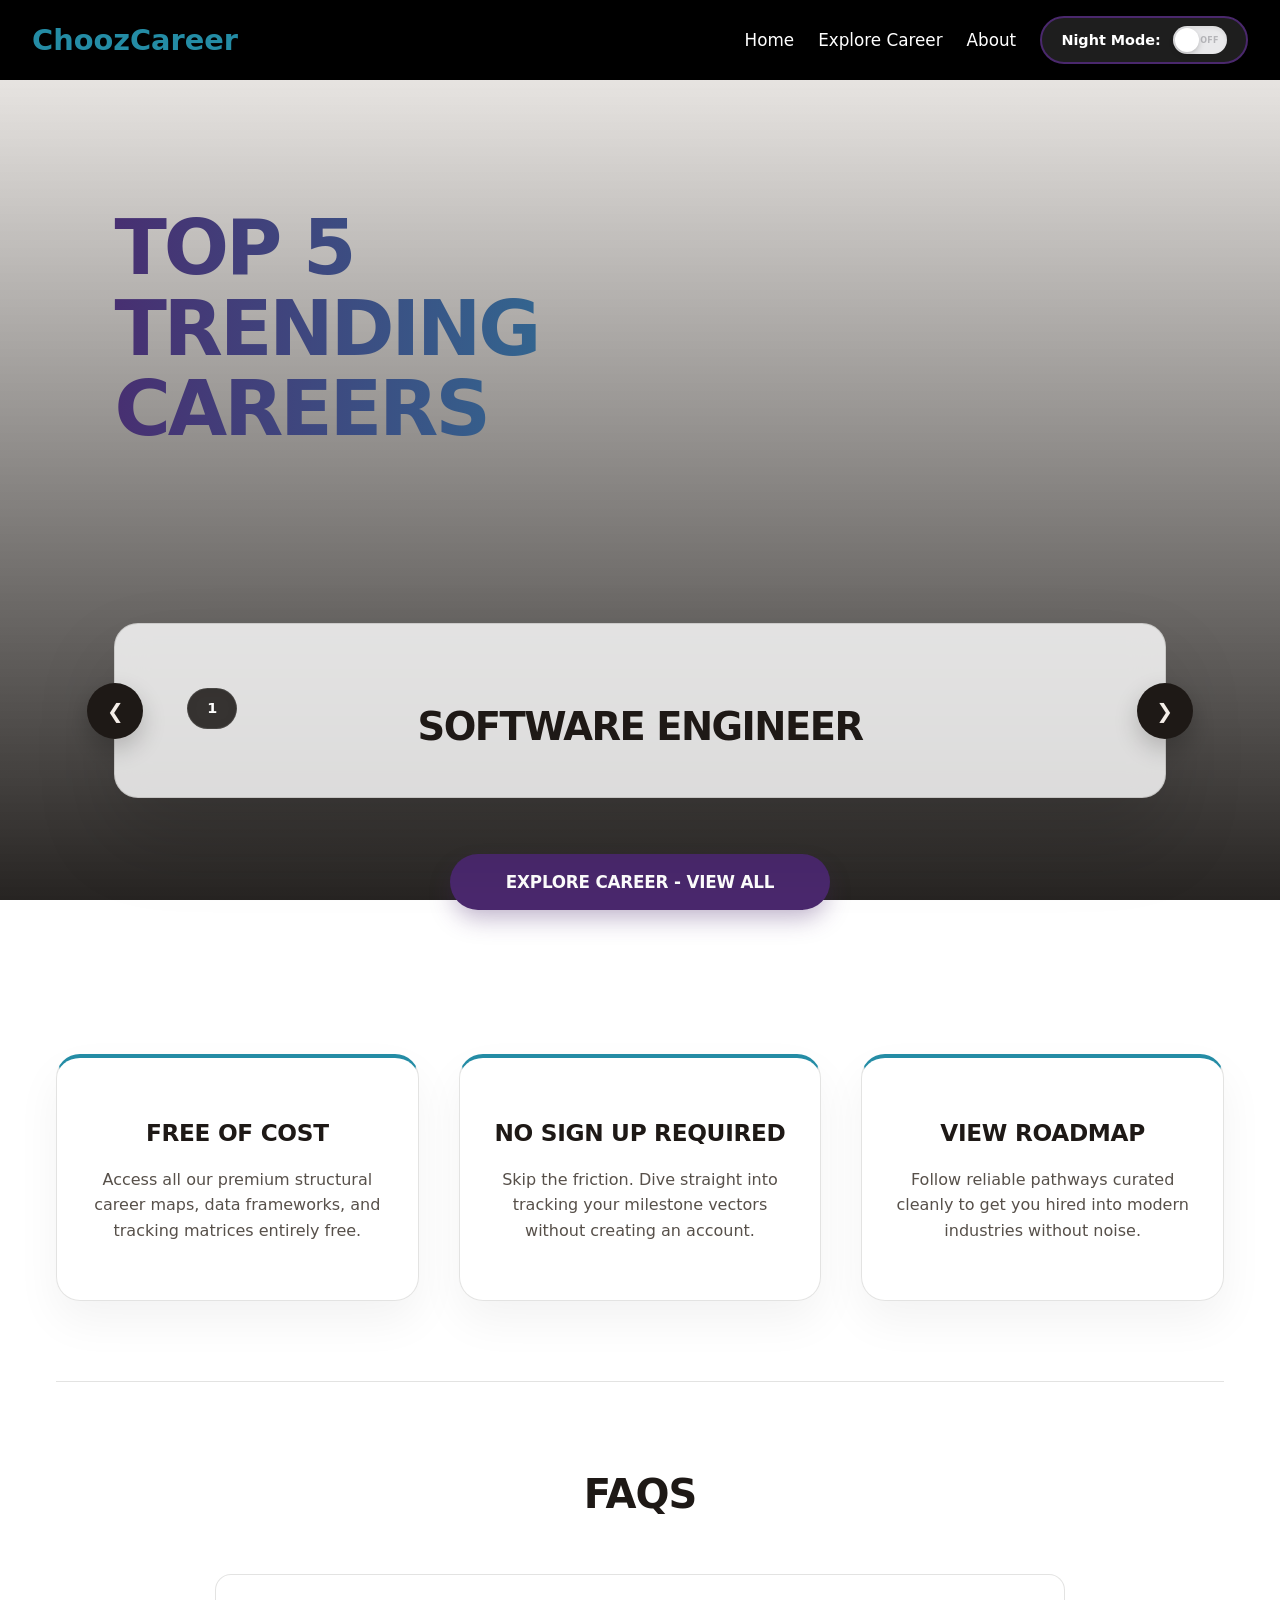
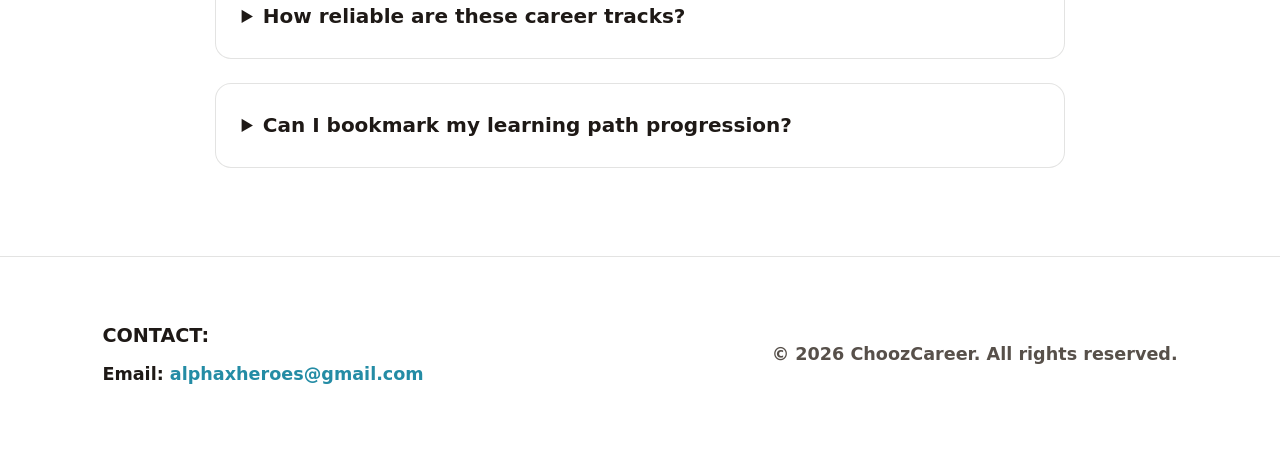
==== ChoozCareer/Pages/index.html @ e25ced29 "Add files via upload" ====
<!DOCTYPE html>
<html lang="en">

<head>
    <meta charset="UTF-8">
    <meta name="viewport" content="width=device-width, initial-scale=1.0">
    <title>ChoozCareer - Find Your Path</title>
    <link rel="stylesheet" href="/ChoozCareer/Css/index.css">
    <link rel="stylesheet" href="/ChoozCareer/Css/nav.css">
</head>
<header class="header">
    <div class="name">Chooz<span class="career">Career</span></div>
    <nav>
        <ul>
            <li><a href="index.html">Home</a></li>
            <li><a href="explore.html">Explore Career</a></li>
            <li><a href="about.html">About</a></li>
            <li class="theme-toggle-item">
                <button class="theme-switch" id="globalThemeBtn" onclick="toggleTheme()" aria-label="Toggle Night Mode">
                    <span class="switch-label">Night Mode:</span>
                    <div class="switch-track">
                        <div class="switch-knob"></div>
                    </div>
                </button>
            </li>
        </ul>
    </nav>
</header>

<main>
    <section class="hero">
        <h1>Top 5 Trending Careers</h1>
        <p>Discover real structural roadmaps and metric updates for modern industries.</p>
    </section>

    <section class="slider-section">
        <div class="slider-container">
            <button class="slider-btn prev-btn" onclick="changeSlide(-1)">&#10094;</button>

            <div class="slide active">
                <div class="slide-num">1</div>
                <img src="/images/software_engineer.jfif" alt="">
                <div class="slide-caption">Software Engineer</div>
            </div>
            <div class="slide">
                <div class="slide-num">2</div>
                <img src="/images/data_science.jfif" alt="">
                <div class="slide-caption">Data Scientist</div>
            </div>
            <div class="slide">
                <div class="slide-num">3</div>
                <img src="/images/digital_marketing.jfif" alt="">
                <div class="slide-caption">Digital Marketer</div>
            </div>
            <div class="slide">
                <div class="slide-num">4</div>
                <img src="/images/ui-ux.jfif" alt="">
                <div class="slide-caption">UI/UX Designer</div>
            </div>
            <div class="slide">
                <div class="slide-num">5</div>
                <img src="/images/product_manager.jfif" alt="">
                <div class="slide-caption">Product Manager</div>
            </div>

            <button class="slider-btn next-btn" onclick="changeSlide(1)">&#10095;</button>
        </div>

        <div class="explore-action">
            <button class="view-all-btn" onclick="window.location.href='explore.html'">Explore Career - View
                All</button>
        </div>
    </section>
    <section class="features-section">
        <div class="feature-box">
            <h3>Free of Cost</h3>
            <p>Access all our premium structural career maps, data frameworks, and tracking matrices entirely free.</p>
        </div>
        <div class="feature-box">
            <h3>No Sign Up Required</h3>
            <p>Skip the friction. Dive straight into tracking your milestone vectors without creating an account.</p>
        </div>
        <div class="feature-box">
            <h3>View Roadmap</h3>
            <p>Follow reliable pathways curated cleanly to get you hired into modern industries without noise.</p>
        </div>
    </section>

    <section class="faqs-section">
        <h2>FAQS</h2>
        <div class="faqs-container">

            <details class="faq-item">
                <summary>How reliable are these career tracks?</summary>
                <p>All milestones and metric indices match standard corporate hiring matrices dynamically verified for
                    2026 pipelines.</p>
            </details>

            <details class="faq-item">
                <summary>Can I bookmark my learning path progression?</summary>
                <p>Yes, tracks use automated browser local caches to lock your completed nodes automatically without
                    profile databases.</p>
            </details>

        </div>
    </section>
</main>

<footer class="main-footer">
    <div class="contact-info" id="contact-info">
        <h3>Contact:</h3>
        <p>Email: <a href="mailto:alphaxheroes@gmail.com">alphaxheroes@gmail.com</a></p>
    </div>
    <div class="footer-brand">
        © 2026 ChoozCareer. All rights reserved.
    </div>
</footer>

<script src="/ChoozCareer/Js/script.js">

</script>
</body>

</html>
---- ChoozCareer/Css/index.css ----
:root {
    --bg-color: #f4eee8; 
    --text-color: #1e1916; 
    --text-muted: #57504a; 
    --primary: #4a286d;
    --primary-hover: #6d3ba3;
    --accent: #248ca5;
    --card-bg: rgba(255, 255, 255, 0.82); 
    --border-color: rgba(30, 25, 22, 0.12);
    --footer-bg: #14110f;
    --footer-text: #a39e99;
    --glass-blur: blur(16px);
    --radius-premium: 24px;
}

[data-theme="dark"] {
    --bg-color: #0f0d0c;
    --text-color: #f4eee8;
    --text-muted: #bdafa4;
    --card-bg: rgba(26, 22, 20, 0.85);
    --border-color: rgba(244, 238, 232, 0.12);
}

* {
    margin: 0;
    padding: 0;
    box-sizing: border-box;
    font-family: 'Inter', 'Segoe UI', system-ui, sans-serif;
    transition: background-color 0.3s ease, color 0.3s ease;
}

body {
    background-image: url('/images/bg-image.jpg');
    background-attachment: fixed;
    background-position: center center;
    background-size: cover;
    background-repeat: no-repeat;
    color: var(--text-color);
    line-height: 1.6;
    min-height: 100vh;
    position: relative;
    z-index: 1;
}

body::before {
    content: '';
    position: fixed;
    top: 0; left: 0; right: 0; bottom: 0;
    background: linear-gradient(180deg, rgba(244, 238, 232, 0.5) 0%, rgba(20, 17, 15, 0.92) 100%);
    z-index: -1;
}

[data-theme="dark"] body::before {
    background: linear-gradient(180deg, rgba(15, 13, 12, 0.8) 0%, rgba(5, 4, 4, 0.98) 100%);
}

main {
    max-width: 1200px;
    margin: 0 auto;
    padding: 2rem 1rem;
}

.hero {
    text-align: left;
    padding: 6rem 5% 3rem;
    max-width: 800px;
    background: linear-gradient(to right, var(--primary), var(--accent));
    -webkit-background-clip: text;
    -webkit-text-fill-color: transparent;
}

.hero h1 {
    font-size: 4.8rem;
    font-weight: 800;
    letter-spacing: -3px;
    line-height: 1.05;
    text-transform: uppercase;
    margin-bottom: 1.5rem;
    color: var(--text-color);
}

.hero p {
    font-size: 1.35rem;
    opacity: 0.9;
    color: var(--text-muted);
}


.slider-section {
    padding: 2rem 5% 4rem;
    position: relative;
}

.slider-container {
    display: flex;
    align-items: center;
    justify-content: space-between;
    background: var(--card-bg);
    backdrop-filter: var(--glass-blur);
    -webkit-backdrop-filter: var(--glass-blur);
    border-radius: var(--radius-premium);
    padding: 2.5rem;
    border: 1px solid var(--border-color);
    position: relative;
    box-shadow: 0 40px 80px rgba(0, 0, 0, 0.15);
}

.slide {
    display: none;
    width: 100%;
    text-align: center;
    position: relative;
}

.slide.active {
    display: block;
    animation: luxuryFadeIn 0.5s cubic-bezier(0.16, 1, 0.3, 1);
}

.slide .image-wrapper {
    position: relative;
    border-radius: 16px;
    overflow: hidden;
    box-shadow: 0 25px 50px rgba(0, 0, 0, 0.15);
}

.slide .image-wrapper::after {
    content: '';
    position: absolute;
    top: 0; left: 0; right: 0; bottom: 0;
    background: linear-gradient(180deg, rgba(0, 0, 0, 0) 60%, rgba(0, 0, 0, 0.35) 100%);
}

.slide img {
    width: 100%;
    max-height: 520px;
    object-fit: cover;
    display: block;
    transition: transform 0.5s ease;
}

.slide:hover img {
    transform: scale(1.03); 
}

.slide-num {
    position: absolute;
    top: 1.5rem;
    left: 2rem;
    background: rgba(20, 17, 15, 0.85);
    backdrop-filter: blur(8px);
    color: #ffffff;
    padding: 0.5rem 1.2rem;
    border-radius: 30px;
    font-weight: 700;
    font-size: 0.9rem;
    border: 1px solid rgba(255, 255, 255, 0.1);
    z-index: 5;
}

.slide-caption {
    margin-top: 2rem;
    font-size: 2.4rem;
    font-weight: 800;
    letter-spacing: -1.5px;
    text-transform: uppercase;
    color: var(--text-color);
}

.slider-btn {
    background: var(--text-color);
    color: var(--bg-color);
    border: none;
    width: 56px;
    height: 56px;
    border-radius: 50%;
    font-size: 1.25rem;
    cursor: pointer;
    z-index: 10;
    display: flex;
    align-items: center;
    justify-content: center;
    box-shadow: 0 10px 25px rgba(0, 0, 0, 0.2);
    transition: transform 0.25s cubic-bezier(0.16, 1, 0.3, 1), background-color 0.2s;
    position: absolute;
}

.prev-btn { left: -28px; }
.next-btn { right: -28px; }

.slider-btn:hover {
    transform: scale(1.08);
    opacity: 0.95;
}

.explore-action {
    text-align: center;
    margin-top: 3.5rem;
}

.view-all-btn {
    background-color: var(--primary);
    color: #ffffff;
    border: none;
    padding: 1.1rem 3.5rem;
    font-size: 1.05rem;
    cursor: pointer;
    border-radius: 40px; 
    font-weight: 700;
    text-transform: uppercase;
    letter-spacing: -0.2px;
    box-shadow: 0 12px 24px -4px rgba(74, 40, 109, 0.35);
    transition: transform 0.25s variants, box-shadow 0.25s ease;
}

.view-all-btn:hover {
    background-color: var(--primary-hover);
    transform: translateY(-3px);
    box-shadow: 0 20px 35px -4px rgba(74, 40, 109, 0.45);
}

.features-section {
    display: grid;
    grid-template-columns: repeat(auto-fit, minmax(280px, 1fr));
    gap: 2.5rem;
    margin: 5rem 0;
}

.feature-box {
    background-color: var(--card-bg);
    backdrop-filter: var(--glass-blur);
    -webkit-backdrop-filter: var(--glass-blur);
    padding: 3.5rem 2rem;
    text-align: center;
    border-radius: var(--radius-premium);
    box-shadow: 0 20px 45px rgba(0, 0, 0, 0.05);
    border-top: 4px solid var(--accent);
    border-left: 1px solid var(--border-color);
    border-right: 1px solid var(--border-color);
    border-bottom: 1px solid var(--border-color);
}

.feature-box h3 {
    margin-bottom: 1rem;
    font-size: 1.45rem;
    font-weight: 800;
    text-transform: uppercase;
    letter-spacing: -0.3px;
}

.feature-box p {
    color: var(--text-muted);
}

.roadmap-wrapper {
    margin-top: 3.5rem;
    background: var(--card-bg);
    backdrop-filter: var(--glass-blur);
    -webkit-backdrop-filter: var(--glass-blur);
    border-radius: var(--radius-premium);
    padding: 3.5rem;
    border: 1px solid var(--border-color);
    box-shadow: 0 30px 70px rgba(0,0,0,0.08);
}

.faqs-section {
    text-align: center;
    padding: 5rem 5% 2rem;
    border-top: 1px solid var(--border-color);
}

.faqs-section h2 {
    font-size: 2.5rem;
    font-weight: 800;
    margin-bottom: 3rem;
    text-transform: uppercase;
    letter-spacing: -1px;
}

.faqs-container {
    max-width: 850px;
    margin: 0 auto;
    text-align: left;
}

.faq-item {
    background-color: var(--card-bg);
    backdrop-filter: var(--glass-blur);
    margin-bottom: 1.5rem;
    padding: 1.6rem;
    border-radius: 16px;
    border: 1px solid var(--border-color);
}

.faq-item summary {
    font-weight: 700;
    font-size: 1.25rem;
    cursor: pointer;
    outline: none;
    color: var(--text-color);
}

.faq-item p {
    padding-top: 1rem;
    line-height: 1.7;
    color: var(--text-muted);
}

.main-footer {
    border-top: 1px solid var(--border-color);
    padding: 4rem 8%;
    background-color: var(--card-bg);
    backdrop-filter: var(--glass-blur);
    display: flex;
    justify-content: space-between;
    align-items: center;
    flex-wrap: wrap;
    gap: 2rem;
}

.main-footer .contact-info {
    text-align: left;
    min-width: 250px;
}

.main-footer .contact-info h3 {
    font-size: 1.2rem;
    font-weight: 800;
    text-transform: uppercase;
    margin-bottom: 0.5rem;
}

.main-footer .contact-info p {
    font-size: 1.1rem;
    font-weight: 600;
}

.main-footer .contact-info a {
    color: var(--accent);
    text-decoration: none;
    font-weight: 700;
}

.main-footer .contact-info a:hover {
    text-decoration: underline;
}

.main-footer .footer-brand {
    font-size: 1.1rem;
    font-weight: 700;
    color: var(--text-muted);
}

@keyframes luxuryFadeIn {
    from { opacity: 0; transform: translateY(15px) scale(0.99); }
    to { opacity: 1; transform: translateY(0) scale(1); }
}
---- ChoozCareer/Css/nav.css ----
.header {
    background-color: #000000;
    color: var(--accent);
    padding: 0 2rem;
    height: 80px;
    display: flex;
    justify-content: space-between;
    align-items: center;
    position: sticky;
    top: 0;
    z-index: 1000;
}

.name {
    font-size: 1.8rem;
    font-weight: 700;
}

.career {
    color: var(--accent);
}

nav ul {
    display: flex;
    align-items: center;
    gap: 1.5rem;
    list-style: none;
}

header a {
    font-size: 1.05rem;
    text-decoration: none;
    color: #ffffff;
    font-weight: 500;
}

header a:hover {
    color: var(--primary-hover);
    text-decoration: underline;
}

.night-mode {
    background: transparent;
    border: 2px solid var(--accent);
    color: #ffffff;
    padding: 0.4rem 1rem;
    border-radius: 20px;
    cursor: pointer;
    font-weight: 600;
}

.night-mode:hover {
    background: var(--accent);
    color: #000;
}

.theme-toggle-item {
    list-style: none;
    display: inline-block;
    font-family: 'Segoe UI', Tahoma, Geneva, Verdana, sans-serif;
}

.theme-switch {
    background: #1e1e1e;
    border: 2px solid var(--primary, #5d1f97);
    color: #ffffff;
    padding: 0.5rem 1.2rem;
    border-radius: 24px;
    cursor: pointer;
    font-size: 0.9rem;
    font-weight: 600;
    display: inline-flex;
    align-items: center;
    gap: 12px;
    transition: all 0.3s cubic-bezier(0.4, 0, 0.2, 1);
    outline: none;
}

.theme-switch:hover {
    transform: translateY(-1px);
    box-shadow: 0 4px 12px rgba(93, 31, 151, 0.2);
}

.switch-label {
    user-select: none;
}

.switch-track {
    position: relative;
    width: 54px;
    height: 28px;
    background-color: #e9e9eb;
    border-radius: 14px;
    transition: background-color 0.3s cubic-bezier(0.4, 0, 0.2, 1);
    box-shadow: inset 0 2px 4px rgba(0, 0, 0, 0.08);
    display: inline-block;
    vertical-align: middle;
}


.switch-track::after {
    content: 'OFF';
    position: absolute;
    right: 8px;
    top: 50%;
    transform: translateY(-50%);
    font-size: 8px;
    font-weight: 800;
    color: #b5b5b9;
    letter-spacing: 0.3px;
}

.switch-knob {
    position: absolute;
    top: 2px;
    left: 2px;
    width: 24px;
    height: 24px;
    background-color: #ffffff;
    border-radius: 50%;
    box-shadow: 0 3px 6px rgba(0, 0, 0, 0.15), 0 1px 3px rgba(0, 0, 0, 0.06);
    transition: transform 0.3s cubic-bezier(0.25, 1, 0.5, 1);
    z-index: 2;
}

[data-theme="dark"] {
    --bg-color: #0f172a;
    --text-color: #f8fafc;
    --card-bg: #1e293b;
    --border-color: #334155;
    --accent: #0aee0a;
}

[data-theme="dark"] .theme-switch {
    background: var(--accent, #248ca5);
    border-color: var(--accent, #248ca5);
    color: #000000;
}

[data-theme="dark"] .theme-switch:hover {
    box-shadow: 0 4px 12px rgba(36, 140, 165, 0.3);
}

[data-theme="dark"] .switch-track {
    background-color: #2ecc71;
}

[data-theme="dark"] .switch-track::after {
    content: 'ON';
    color: #ffffff;
    left: 8px;
    right: unset;
}

[data-theme="dark"] .switch-knob {
    transform: translateX(26px);
}
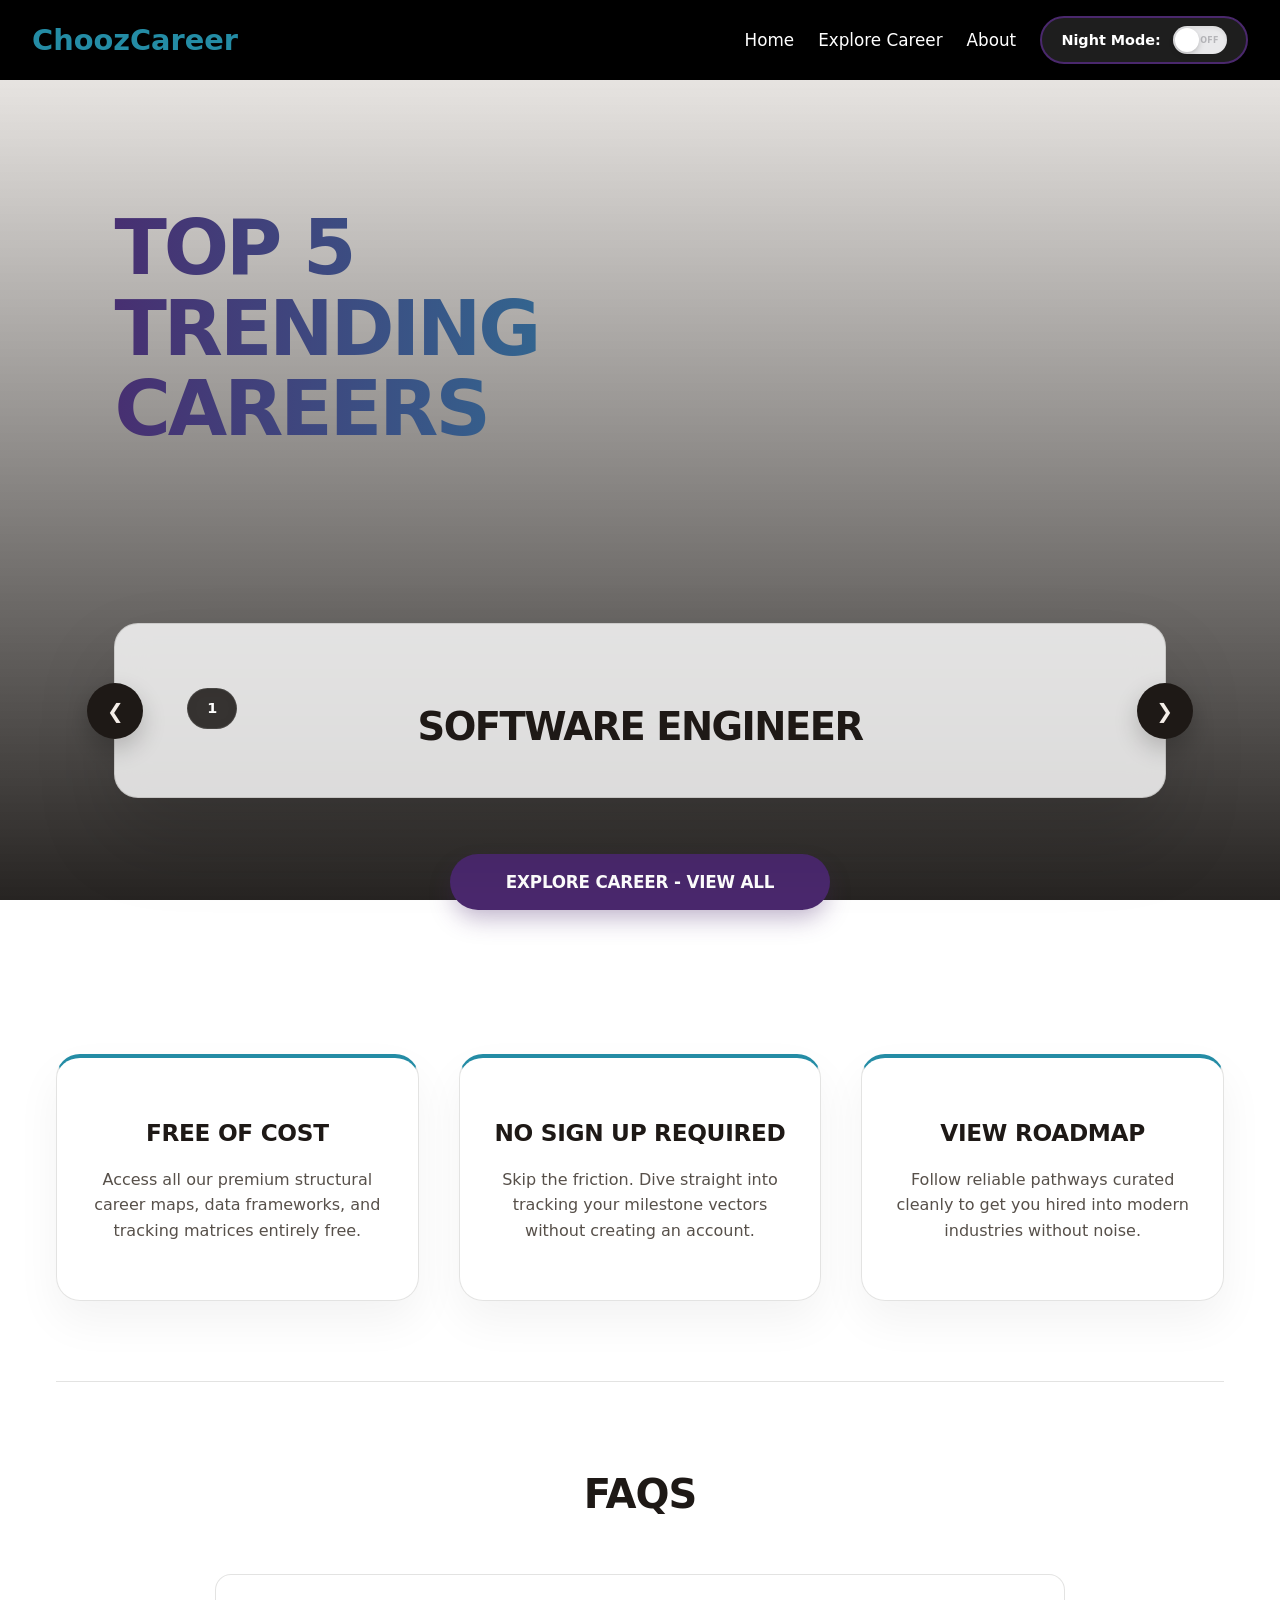
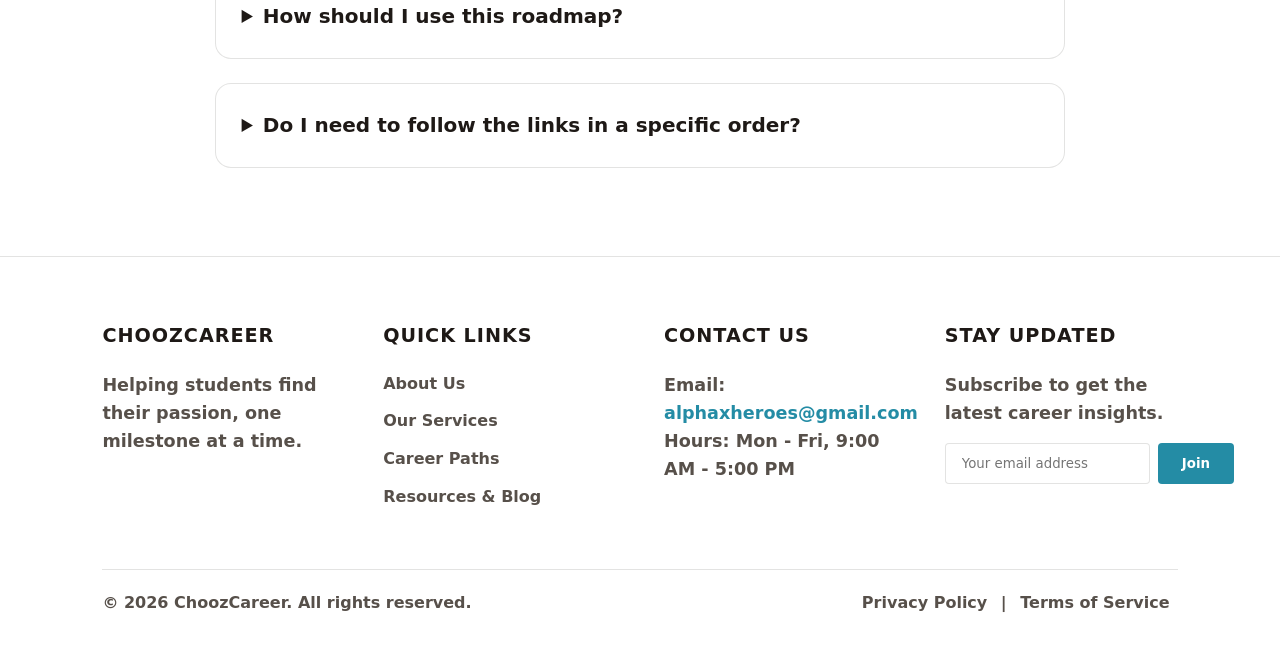
==== commit f597a1f4: "Add files via upload" ====
--- a/ChoozCareer/Pages/index.html
+++ b/ChoozCareer/Pages/index.html
@@ -7,6 +7,7 @@
     <title>ChoozCareer - Find Your Path</title>
     <link rel="stylesheet" href="/ChoozCareer/Css/index.css">
     <link rel="stylesheet" href="/ChoozCareer/Css/nav.css">
+    <link rel="stylesheet" href="/ChoozCareer/Css/footer.css">
 </head>
 <header class="header">
     <div class="name">Chooz<span class="career">Career</span></div>
@@ -91,15 +92,15 @@
         <div class="faqs-container">
 
             <details class="faq-item">
-                <summary>How reliable are these career tracks?</summary>
-                <p>All milestones and metric indices match standard corporate hiring matrices dynamically verified for
-                    2026 pipelines.</p>
+                <summary>How should I use this roadmap?</summary>
+                <p>Simply view the visual track to understand the core progression, then use the provided document links
+                    to access the deep-dive learning materials for each node.</p>
             </details>
 
             <details class="faq-item">
-                <summary>Can I bookmark my learning path progression?</summary>
-                <p>Yes, tracks use automated browser local caches to lock your completed nodes automatically without
-                    profile databases.</p>
+                <summary>Do I need to follow the links in a specific order?</summary>
+                <p>It helps to view the map from start to finish to understand the big picture, but you can click any
+                    document link to learn a specific topic immediately.</p>
             </details>
 
         </div>
@@ -107,14 +108,47 @@
 </main>
 
 <footer class="main-footer">
-    <div class="contact-info" id="contact-info">
-        <h3>Contact:</h3>
-        <p>Email: <a href="mailto:alphaxheroes@gmail.com">alphaxheroes@gmail.com</a></p>
+    <div class="footer-container">
+        <div class="footer-section footer-brand">
+            <h3>ChoozCareer</h3>
+            <p>Helping students find their passion, one milestone at a time.</p>
+        </div>
+
+        <div class="footer-section footer-links">
+            <h3>Quick Links</h3>
+            <ul>
+                <li><a href="#about">About Us</a></li>
+                <li><a href="#services">Our Services</a></li>
+                <li><a href="#careers">Career Paths</a></li>
+                <li><a href="#blog">Resources & Blog</a></li>
+            </ul>
+        </div>
+
+        <div class="footer-section contact-info" id="contact-info">
+            <h3>Contact Us</h3>
+            <p>Email: <a href="mailto:alphaxheroes@gmail.com">alphaxheroes@gmail.com</a></p>
+            <p>Hours: Mon - Fri, 9:00 AM - 5:00 PM</p>
+        </div>
+
+        <div class="footer-section footer-newsletter">
+            <h3>Stay Updated</h3>
+            <p>Subscribe to get the latest career insights.</p>
+            <form class="newsletter-form">
+                <input type="email" placeholder="Your email address" required>
+                <button type="submit">Join</button>
+            </form>
+        </div>
     </div>
-    <div class="footer-brand">
-        © 2026 ChoozCareer. All rights reserved.
+
+    <div class="footer-bottom">
+        <p>&copy; 2026 ChoozCareer. All rights reserved.</p>
+        <div class="footer-legal">
+            <a href="#privacy">Privacy Policy</a> | 
+            <a href="#terms">Terms of Service</a>
+        </div>
     </div>
 </footer>
+
 
 <script src="/ChoozCareer/Js/script.js">
 
--- a/ChoozCareer/Css/index.css
+++ b/ChoozCareer/Css/index.css
@@ -305,53 +305,3 @@
     line-height: 1.7;
     color: var(--text-muted);
 }
-
-.main-footer {
-    border-top: 1px solid var(--border-color);
-    padding: 4rem 8%;
-    background-color: var(--card-bg);
-    backdrop-filter: var(--glass-blur);
-    display: flex;
-    justify-content: space-between;
-    align-items: center;
-    flex-wrap: wrap;
-    gap: 2rem;
-}
-
-.main-footer .contact-info {
-    text-align: left;
-    min-width: 250px;
-}
-
-.main-footer .contact-info h3 {
-    font-size: 1.2rem;
-    font-weight: 800;
-    text-transform: uppercase;
-    margin-bottom: 0.5rem;
-}
-
-.main-footer .contact-info p {
-    font-size: 1.1rem;
-    font-weight: 600;
-}
-
-.main-footer .contact-info a {
-    color: var(--accent);
-    text-decoration: none;
-    font-weight: 700;
-}
-
-.main-footer .contact-info a:hover {
-    text-decoration: underline;
-}
-
-.main-footer .footer-brand {
-    font-size: 1.1rem;
-    font-weight: 700;
-    color: var(--text-muted);
-}
-
-@keyframes luxuryFadeIn {
-    from { opacity: 0; transform: translateY(15px) scale(0.99); }
-    to { opacity: 1; transform: translateY(0) scale(1); }
-}
--- a/ChoozCareer/Css/footer.css
+++ b/ChoozCareer/Css/footer.css
@@ -0,0 +1,135 @@
+.main-footer {
+    border-top: 1px solid var(--border-color);
+    padding: 4rem 8% 2rem 8%;
+    background-color: var(--card-bg);
+    backdrop-filter: var(--glass-blur);
+    -webkit-backdrop-filter: var(--glass-blur);
+    animation: luxuryFadeIn 0.8s ease-out forwards;
+}
+
+.footer-container {
+    display: flex;
+    flex-wrap: wrap;
+    justify-content: space-between;
+    gap: 3rem;
+    padding-bottom: 3rem;
+}
+
+.footer-section {
+    flex: 1;
+    min-width: 220px;
+}
+
+.footer-section h3 {
+    font-size: 1.2rem;
+    font-weight: 800;
+    text-transform: uppercase;
+    letter-spacing: 0.05em;
+    margin-bottom: 1.2rem;
+    color: var(--text-color, #fff);
+}
+
+.footer-section p, 
+.footer-section .footer-brand {
+    font-size: 1.1rem;
+    font-weight: 600;
+    color: var(--text-muted);
+    line-height: 1.6;
+}
+
+.footer-section a {
+    color: var(--accent);
+    text-decoration: none;
+    font-weight: 700;
+    transition: color 0.3s ease, border-bottom 0.3s ease;
+}
+
+.footer-section a:hover {
+    text-decoration: underline;
+}
+
+.footer-links ul {
+    list-style: none;
+    padding: 0;
+    margin: 0;
+}
+
+.footer-links li {
+    margin-bottom: 0.75rem;
+}
+
+.footer-links a {
+    color: var(--text-muted);
+    font-weight: 600;
+}
+
+.footer-links a:hover {
+    color: var(--accent);
+    text-decoration: none;
+}
+
+.newsletter-form {
+    display: flex;
+    gap: 0.5rem;
+    margin-top: 1rem;
+}
+
+.newsletter-form input[type="email"] {
+    flex: 1;
+    padding: 0.75rem 1rem;
+    border: 1px solid var(--border-color);
+    background: rgba(255, 255, 255, 0.05);
+    border-radius: 4px;
+    color: #fff;
+    font-family: inherit;
+}
+
+.newsletter-form button {
+    padding: 0.75rem 1.5rem;
+    background-color: var(--accent);
+    border: none;
+    color: #fff;
+    font-weight: 700;
+    border-radius: 4px;
+    cursor: pointer;
+    transition: opacity 0.2s ease;
+}
+
+.newsletter-form button:hover {
+    opacity: 0.9;
+}
+
+.footer-bottom {
+    display: flex;
+    justify-content: space-between;
+    align-items: center;
+    flex-wrap: wrap;
+    gap: 1rem;
+    border-top: 1px solid var(--border-color);
+    padding-top: 20px;
+    font-size: 1rem;
+    font-weight: 700;
+    color: var(--text-muted);
+}
+
+.footer-legal a {
+    color: var(--text-muted);
+    font-weight: 600;
+    text-decoration: none;
+    margin: 0 0.5rem;
+}
+
+.footer-legal a:hover {
+    color: var(--accent);
+}
+
+@keyframes luxuryFadeIn {
+    from { 
+        opacity: 0; 
+        transform: translateY(15px) scale(0.99); 
+    }
+    to { 
+        opacity: 1; 
+        transform: translateY(0) scale(1); 
+    }
+}
